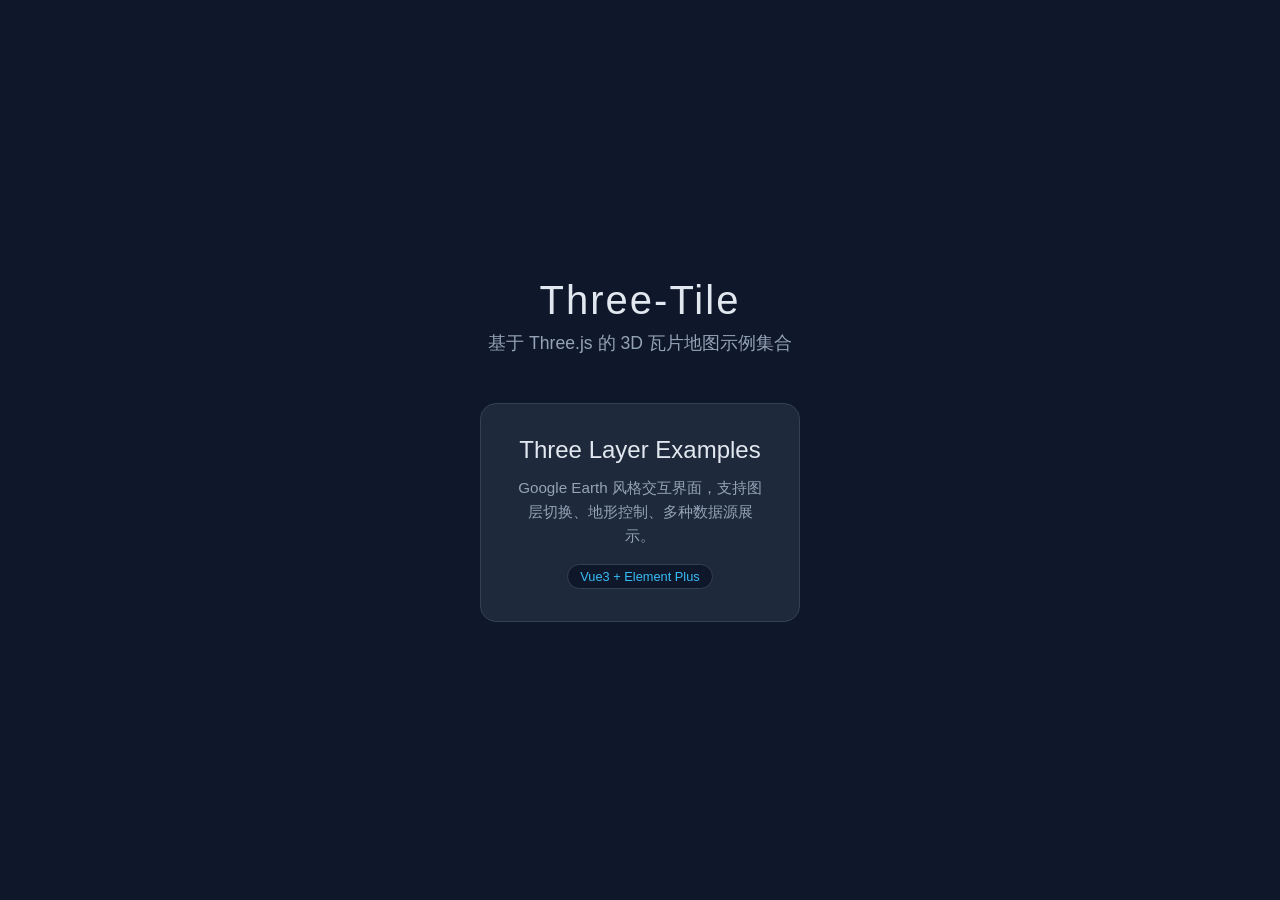
==== index.html @ 5e2bd7e0 "init" ====
<!DOCTYPE html>
<html lang="zh-CN">
<head>
  <meta charset="UTF-8" />
  <meta name="viewport" content="width=device-width, initial-scale=1.0" />
  <title>Three-Tile 示例集合</title>
  <style>
    * { margin: 0; padding: 0; box-sizing: border-box; }
    body {
      font-family: -apple-system, BlinkMacSystemFont, "Segoe UI", Roboto, sans-serif;
      background: #0f172a;
      color: #e2e8f0;
      min-height: 100vh;
      display: flex;
      flex-direction: column;
      align-items: center;
      justify-content: center;
    }
    .container { text-align: center; padding: 2rem; }
    h1 { font-size: 2.5rem; font-weight: 300; margin-bottom: 0.5rem; letter-spacing: 0.05em; }
    p.sub { color: #94a3b8; margin-bottom: 3rem; font-size: 1.1rem; }
    .cards { display: flex; gap: 2rem; justify-content: center; flex-wrap: wrap; }
    .card {
      background: #1e293b;
      border: 1px solid #334155;
      border-radius: 1rem;
      padding: 2rem;
      width: 320px;
      text-decoration: none;
      color: inherit;
      transition: border-color 0.2s, transform 0.2s;
    }
    .card:hover {
      border-color: #38bdf8;
      transform: translateY(-4px);
    }
    .card h2 { font-size: 1.5rem; font-weight: 500; margin-bottom: 0.75rem; }
    .card p { color: #94a3b8; font-size: 0.95rem; line-height: 1.6; }
    .card .tag {
      display: inline-block;
      margin-top: 1rem;
      padding: 0.25rem 0.75rem;
      border-radius: 999px;
      font-size: 0.8rem;
      background: #0f172a;
      color: #38bdf8;
      border: 1px solid #334155;
    }
  </style>
</head>
<body>
  <div class="container">
    <h1>Three-Tile</h1>
    <p class="sub">基于 Three.js 的 3D 瓦片地图示例集合</p>
    <div class="cards">
      <a class="card" href="./three-layer-examples/">
        <h2>Three Layer Examples</h2>
        <p>Google Earth 风格交互界面，支持图层切换、地形控制、多种数据源展示。</p>
        <span class="tag">Vue3 + Element Plus</span>
      </a>
    </div>
  </div>
</body>
</html>
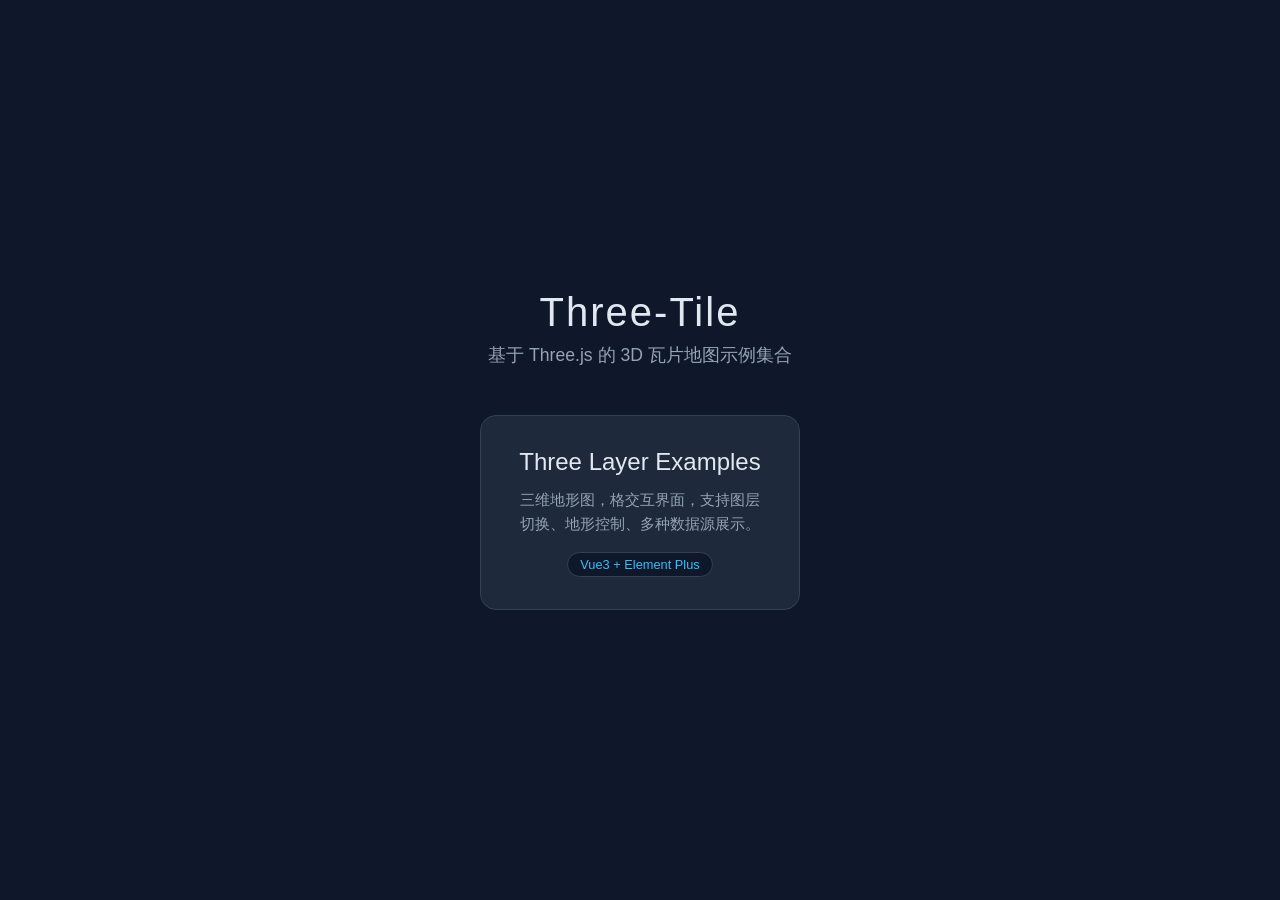
==== commit e405cb55: "-" ====
--- a/index.html
+++ b/index.html
@@ -1,64 +1,95 @@
-<!DOCTYPE html>
+<!doctype html>
 <html lang="zh-CN">
-<head>
-  <meta charset="UTF-8" />
-  <meta name="viewport" content="width=device-width, initial-scale=1.0" />
-  <title>Three-Tile 示例集合</title>
-  <style>
-    * { margin: 0; padding: 0; box-sizing: border-box; }
-    body {
-      font-family: -apple-system, BlinkMacSystemFont, "Segoe UI", Roboto, sans-serif;
-      background: #0f172a;
-      color: #e2e8f0;
-      min-height: 100vh;
-      display: flex;
-      flex-direction: column;
-      align-items: center;
-      justify-content: center;
-    }
-    .container { text-align: center; padding: 2rem; }
-    h1 { font-size: 2.5rem; font-weight: 300; margin-bottom: 0.5rem; letter-spacing: 0.05em; }
-    p.sub { color: #94a3b8; margin-bottom: 3rem; font-size: 1.1rem; }
-    .cards { display: flex; gap: 2rem; justify-content: center; flex-wrap: wrap; }
-    .card {
-      background: #1e293b;
-      border: 1px solid #334155;
-      border-radius: 1rem;
-      padding: 2rem;
-      width: 320px;
-      text-decoration: none;
-      color: inherit;
-      transition: border-color 0.2s, transform 0.2s;
-    }
-    .card:hover {
-      border-color: #38bdf8;
-      transform: translateY(-4px);
-    }
-    .card h2 { font-size: 1.5rem; font-weight: 500; margin-bottom: 0.75rem; }
-    .card p { color: #94a3b8; font-size: 0.95rem; line-height: 1.6; }
-    .card .tag {
-      display: inline-block;
-      margin-top: 1rem;
-      padding: 0.25rem 0.75rem;
-      border-radius: 999px;
-      font-size: 0.8rem;
-      background: #0f172a;
-      color: #38bdf8;
-      border: 1px solid #334155;
-    }
-  </style>
-</head>
-<body>
-  <div class="container">
-    <h1>Three-Tile</h1>
-    <p class="sub">基于 Three.js 的 3D 瓦片地图示例集合</p>
-    <div class="cards">
-      <a class="card" href="./three-layer-examples/">
-        <h2>Three Layer Examples</h2>
-        <p>Google Earth 风格交互界面，支持图层切换、地形控制、多种数据源展示。</p>
-        <span class="tag">Vue3 + Element Plus</span>
-      </a>
-    </div>
-  </div>
-</body>
+    <head>
+        <meta charset="UTF-8" />
+        <meta name="viewport" content="width=device-width, initial-scale=1.0" />
+        <title>Three-Tile 示例集合</title>
+        <style>
+            * {
+                margin: 0;
+                padding: 0;
+                box-sizing: border-box;
+            }
+            body {
+                font-family: -apple-system, BlinkMacSystemFont, "Segoe UI", Roboto, sans-serif;
+                background: #0f172a;
+                color: #e2e8f0;
+                min-height: 100vh;
+                display: flex;
+                flex-direction: column;
+                align-items: center;
+                justify-content: center;
+            }
+            .container {
+                text-align: center;
+                padding: 2rem;
+            }
+            h1 {
+                font-size: 2.5rem;
+                font-weight: 300;
+                margin-bottom: 0.5rem;
+                letter-spacing: 0.05em;
+            }
+            p.sub {
+                color: #94a3b8;
+                margin-bottom: 3rem;
+                font-size: 1.1rem;
+            }
+            .cards {
+                display: flex;
+                gap: 2rem;
+                justify-content: center;
+                flex-wrap: wrap;
+            }
+            .card {
+                background: #1e293b;
+                border: 1px solid #334155;
+                border-radius: 1rem;
+                padding: 2rem;
+                width: 320px;
+                text-decoration: none;
+                color: inherit;
+                transition:
+                    border-color 0.2s,
+                    transform 0.2s;
+            }
+            .card:hover {
+                border-color: #38bdf8;
+                transform: translateY(-4px);
+            }
+            .card h2 {
+                font-size: 1.5rem;
+                font-weight: 500;
+                margin-bottom: 0.75rem;
+            }
+            .card p {
+                color: #94a3b8;
+                font-size: 0.95rem;
+                line-height: 1.6;
+            }
+            .card .tag {
+                display: inline-block;
+                margin-top: 1rem;
+                padding: 0.25rem 0.75rem;
+                border-radius: 999px;
+                font-size: 0.8rem;
+                background: #0f172a;
+                color: #38bdf8;
+                border: 1px solid #334155;
+            }
+        </style>
+    </head>
+    <body>
+        <div class="container">
+            <h1>Three-Tile</h1>
+            <p class="sub">基于 Three.js 的 3D 瓦片地图示例集合</p>
+            <div class="cards">
+                <a class="card" href="./three-layer-examples/">
+                    <h2>Three Layer Examples</h2>
+                    <p>三维地形图，格交互界面，支持图层切换、地形控制、多种数据源展示。</p>
+                    <span class="tag">Vue3 + Element Plus</span>
+                </a>
+            </div>
+        </div>
+    </body>
 </html>
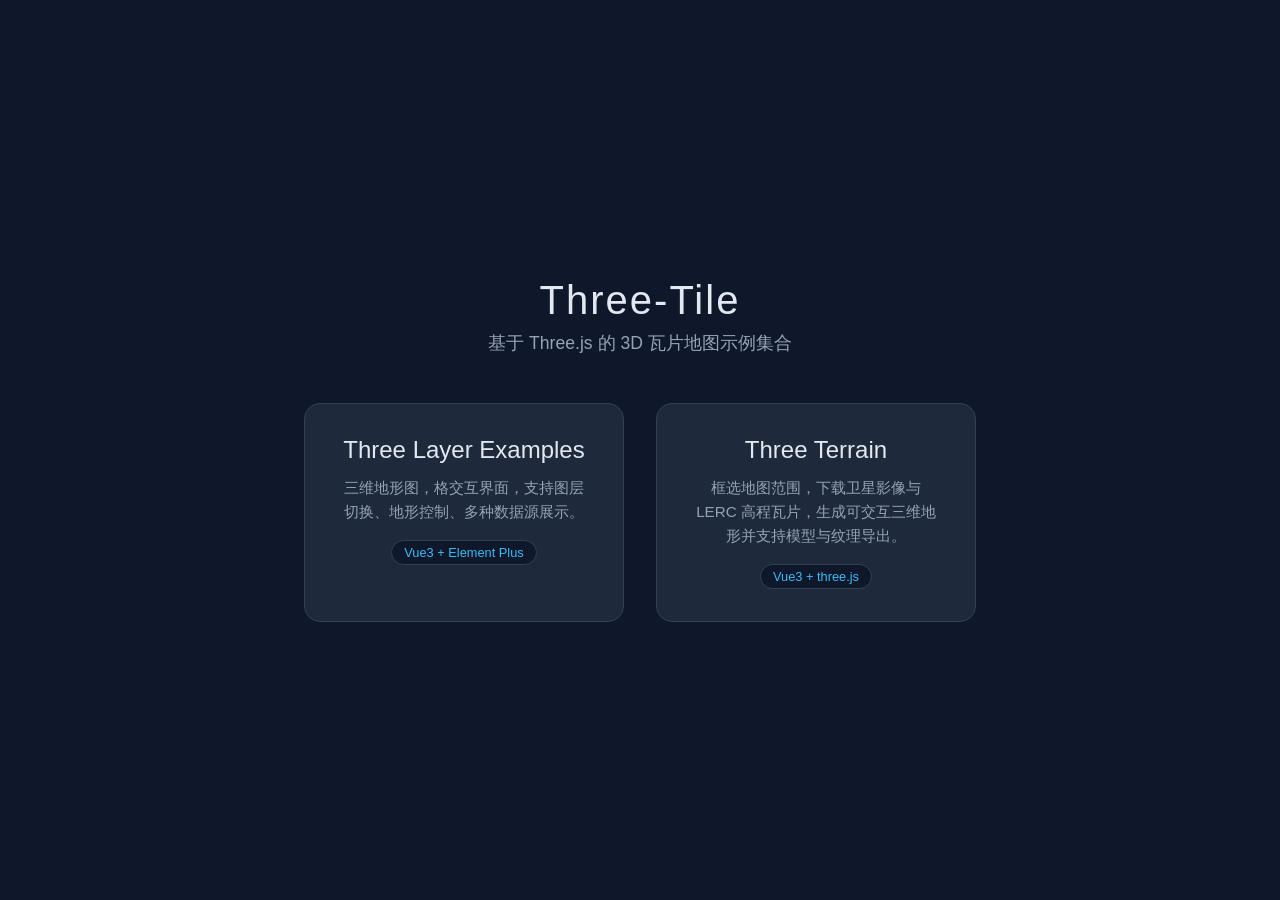
==== commit f7ee4fb3: "add three-terrain demo link" ====
--- a/index.html
+++ b/index.html
@@ -89,6 +89,11 @@
                     <p>三维地形图，格交互界面，支持图层切换、地形控制、多种数据源展示。</p>
                     <span class="tag">Vue3 + Element Plus</span>
                 </a>
+                <a class="card" href="./three-terrain/">
+                    <h2>Three Terrain</h2>
+                    <p>框选地图范围，下载卫星影像与 LERC 高程瓦片，生成可交互三维地形并支持模型与纹理导出。</p>
+                    <span class="tag">Vue3 + three.js</span>
+                </a>
             </div>
         </div>
     </body>
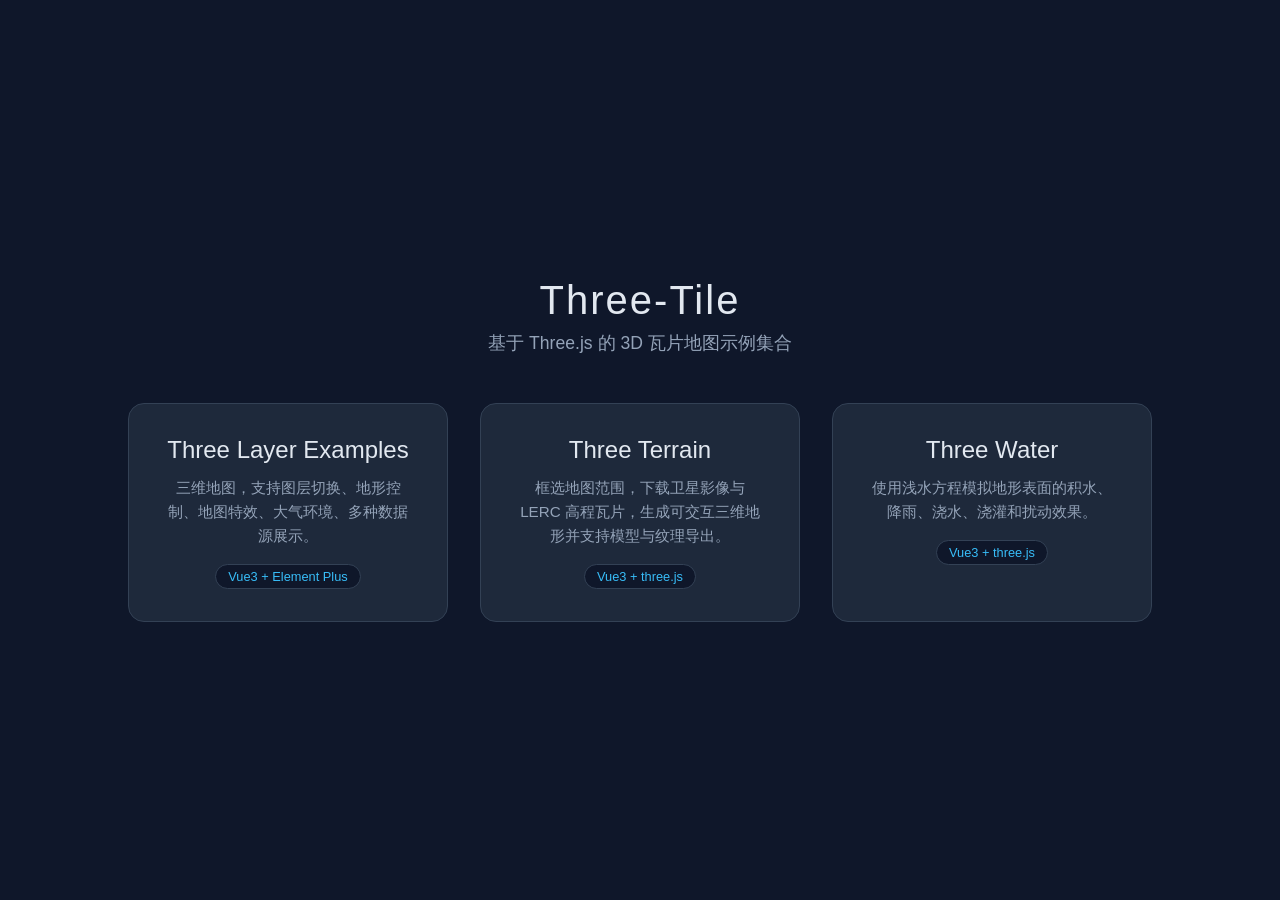
==== commit 47dbb365: "添加 three-water 项目：三维流体仿真示例" ====
--- a/index.html
+++ b/index.html
@@ -86,7 +86,7 @@
             <div class="cards">
                 <a class="card" href="./three-layer-examples/">
                     <h2>Three Layer Examples</h2>
-                    <p>三维地形图，格交互界面，支持图层切换、地形控制、多种数据源展示。</p>
+                    <p>三维地图，支持图层切换、地形控制、地图特效、大气环境、多种数据源展示。</p>
                     <span class="tag">Vue3 + Element Plus</span>
                 </a>
                 <a class="card" href="./three-terrain/">
@@ -94,6 +94,11 @@
                     <p>框选地图范围，下载卫星影像与 LERC 高程瓦片，生成可交互三维地形并支持模型与纹理导出。</p>
                     <span class="tag">Vue3 + three.js</span>
                 </a>
+                <a class="card" href="./three-water/">
+                    <h2>Three Water</h2>
+                    <p>使用浅水方程模拟地形表面的积水、降雨、浇水、浇灌和扰动效果。</p>
+                    <span class="tag">Vue3 + three.js</span>
+                </a>
             </div>
         </div>
     </body>
